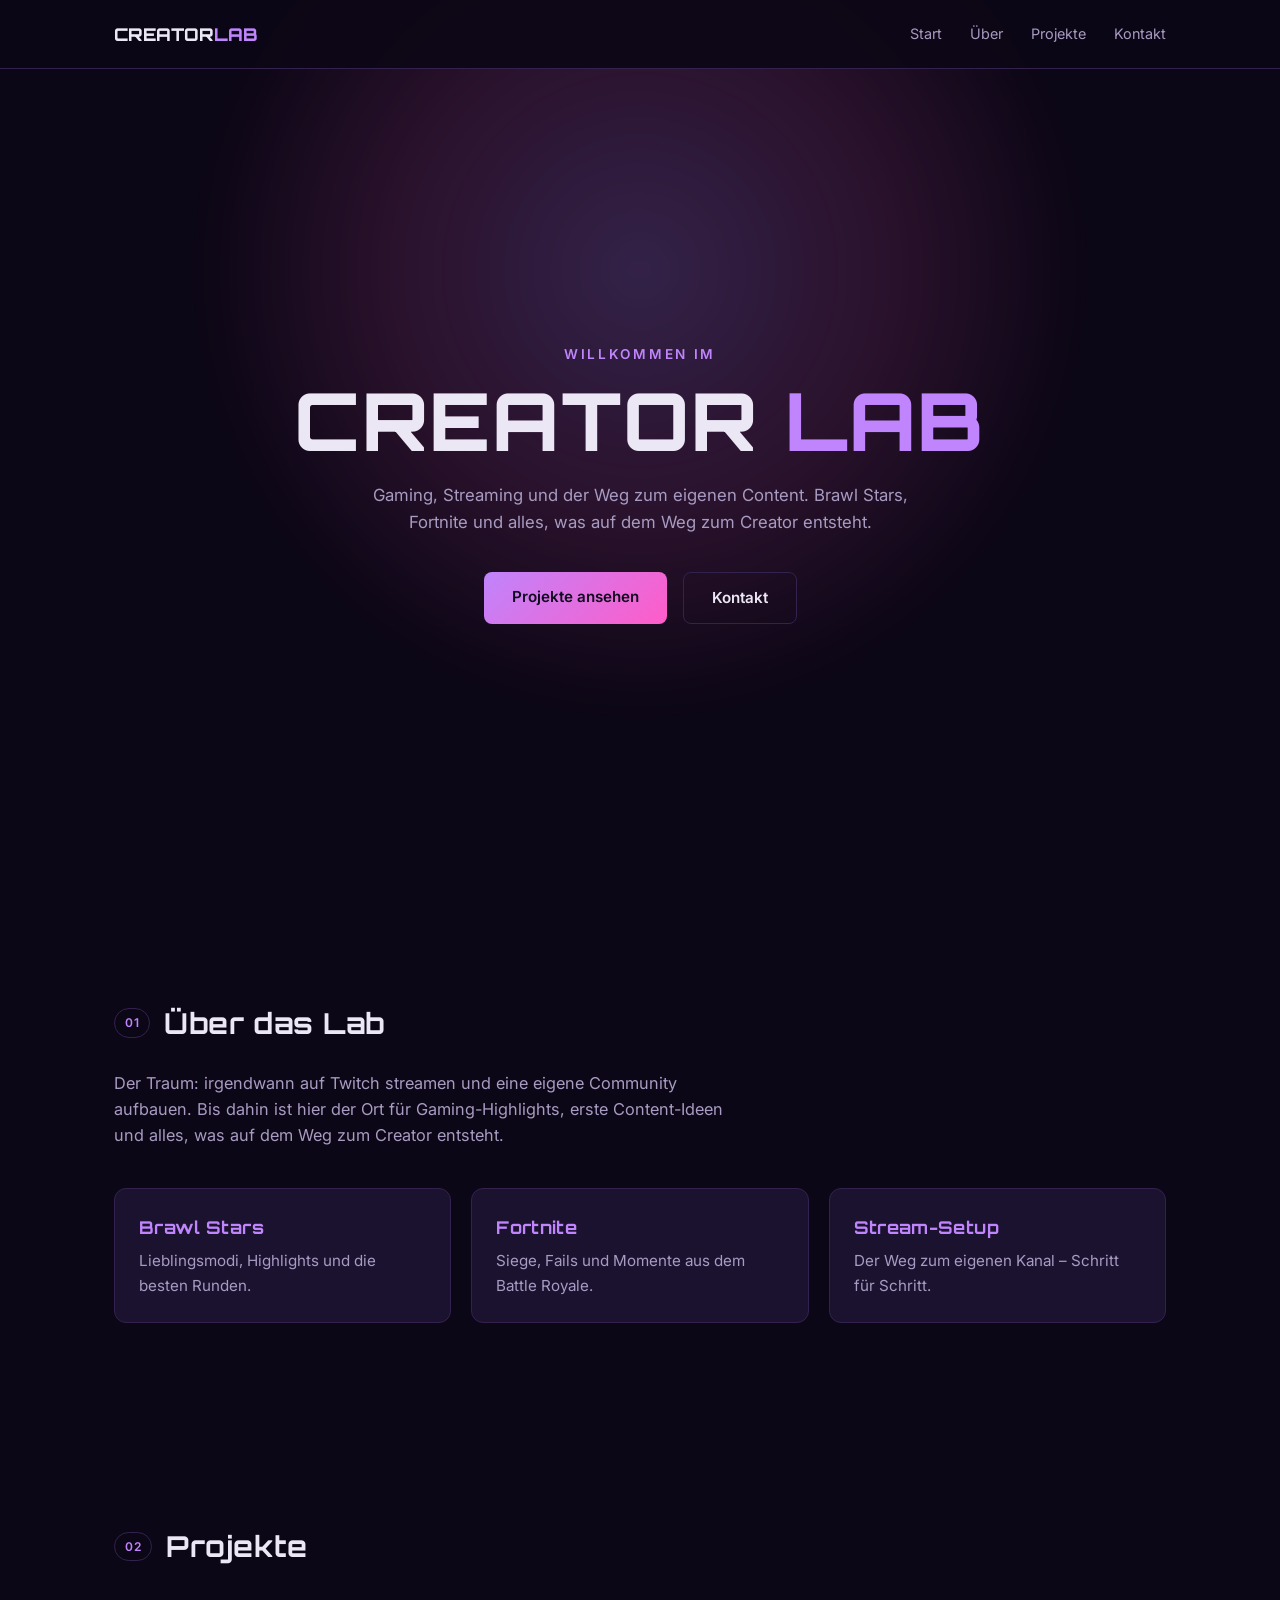
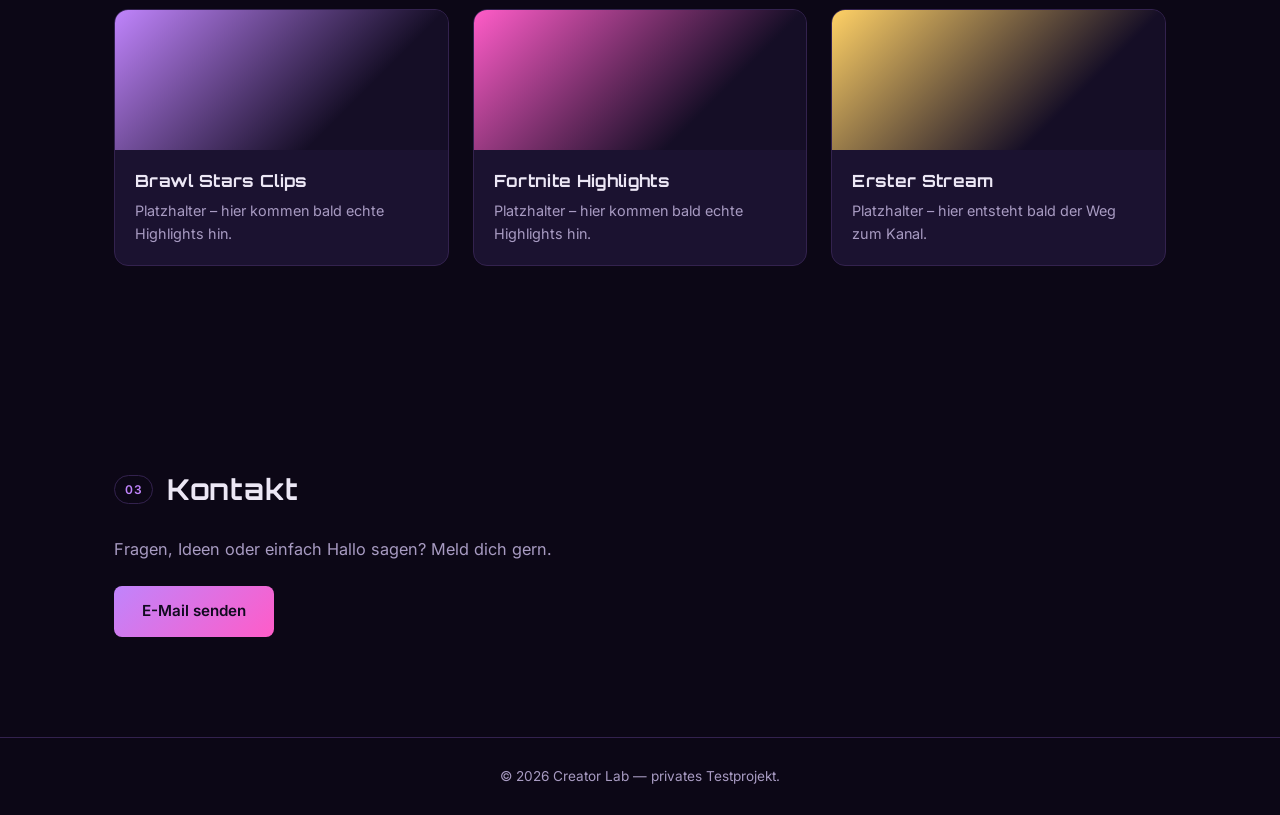
==== index.html @ 96ea979c "Initial Creator Lab website Static landing page with hero, about, projects and contact sections." ====
<!DOCTYPE html>
<html lang="de">
<head>
  <meta charset="UTF-8" />
  <meta name="viewport" content="width=device-width, initial-scale=1.0" />
  <title>Creator Lab</title>
  <meta name="description" content="Creator Lab – Gaming, Streaming und der Weg zum eigenen Content mit Brawl Stars und Fortnite." />
  <link rel="preconnect" href="https://fonts.googleapis.com" />
  <link rel="preconnect" href="https://fonts.gstatic.com" crossorigin />
  <link href="https://fonts.googleapis.com/css2?family=Orbitron:wght@600;800&family=Inter:wght@400;500;600&display=swap" rel="stylesheet" />
  <link rel="stylesheet" href="style.css" />
</head>
<body>

  <header class="site-header">
    <nav class="nav container">
      <a href="#top" class="logo">CREATOR<span>LAB</span></a>
      <button class="nav-toggle" aria-label="Menü öffnen" aria-expanded="false">
        <span></span><span></span><span></span>
      </button>
      <ul class="nav-links">
        <li><a href="#top">Start</a></li>
        <li><a href="#about">Über</a></li>
        <li><a href="#projects">Projekte</a></li>
        <li><a href="#contact">Kontakt</a></li>
      </ul>
    </nav>
  </header>

  <main>
    <section id="top" class="hero">
      <div class="hero-glow"></div>
      <div class="container hero-content">
        <p class="eyebrow">WILLKOMMEN IM</p>
        <h1>CREATOR <span>LAB</span></h1>
        <p class="hero-text">
          Gaming, Streaming und der Weg zum eigenen Content. Brawl Stars, Fortnite
          und alles, was auf dem Weg zum Creator entsteht.
        </p>
        <div class="hero-actions">
          <a href="#projects" class="btn btn-primary">Projekte ansehen</a>
          <a href="#contact" class="btn btn-ghost">Kontakt</a>
        </div>
      </div>
    </section>

    <section id="about" class="about">
      <div class="container">
        <h2><span class="tag">01</span> Über das Lab</h2>
        <p class="section-text">
          Der Traum: irgendwann auf Twitch streamen und eine eigene Community
          aufbauen. Bis dahin ist hier der Ort für Gaming-Highlights, erste
          Content-Ideen und alles, was auf dem Weg zum Creator entsteht.
        </p>
        <div class="about-grid">
          <div class="about-card">
            <h3>Brawl Stars</h3>
            <p>Lieblingsmodi, Highlights und die besten Runden.</p>
          </div>
          <div class="about-card">
            <h3>Fortnite</h3>
            <p>Siege, Fails und Momente aus dem Battle Royale.</p>
          </div>
          <div class="about-card">
            <h3>Stream-Setup</h3>
            <p>Der Weg zum eigenen Kanal – Schritt für Schritt.</p>
          </div>
        </div>
      </div>
    </section>

    <section id="projects" class="projects">
      <div class="container">
        <h2><span class="tag">02</span> Projekte</h2>
        <div class="project-grid">
          <article class="project-card">
            <div class="project-thumb thumb-1"></div>
            <h3>Brawl Stars Clips</h3>
            <p>Platzhalter – hier kommen bald echte Highlights hin.</p>
          </article>
          <article class="project-card">
            <div class="project-thumb thumb-2"></div>
            <h3>Fortnite Highlights</h3>
            <p>Platzhalter – hier kommen bald echte Highlights hin.</p>
          </article>
          <article class="project-card">
            <div class="project-thumb thumb-3"></div>
            <h3>Erster Stream</h3>
            <p>Platzhalter – hier entsteht bald der Weg zum Kanal.</p>
          </article>
        </div>
      </div>
    </section>

    <section id="contact" class="contact">
      <div class="container">
        <h2><span class="tag">03</span> Kontakt</h2>
        <p class="section-text">Fragen, Ideen oder einfach Hallo sagen? Meld dich gern.</p>
        <a href="mailto:chrigi.davatz@gmail.com" class="btn btn-primary">E-Mail senden</a>
      </div>
    </section>
  </main>

  <footer class="site-footer">
    <div class="container">
      <p>&copy; <span id="year"></span> Creator Lab — privates Testprojekt.</p>
    </div>
  </footer>

  <script src="script.js"></script>
</body>
</html>
---- style.css ----
:root {
  --bg: #0c0716;
  --bg-soft: #150e26;
  --card: #1b1230;
  --border: #33224e;
  --text: #ece7f5;
  --text-dim: #a89bc2;
  --accent: #c084fc;
  --accent-2: #ff5cc8;
  --gold: #ffd166;
  --font-display: 'Orbitron', sans-serif;
  --font-body: 'Inter', system-ui, sans-serif;
}

* { margin: 0; padding: 0; box-sizing: border-box; }

html { scroll-behavior: smooth; }

body {
  background: var(--bg);
  color: var(--text);
  font-family: var(--font-body);
  line-height: 1.6;
}

.container {
  width: 100%;
  max-width: 1100px;
  margin: 0 auto;
  padding: 0 24px;
}

a { color: inherit; text-decoration: none; }

h1, h2, h3 { font-family: var(--font-display); letter-spacing: 0.02em; }

/* Header */
.site-header {
  position: fixed;
  top: 0;
  left: 0;
  right: 0;
  z-index: 100;
  background: rgba(12, 7, 22, 0.92);
  border-bottom: 1px solid var(--border);
}

.nav {
  display: flex;
  align-items: center;
  justify-content: space-between;
  height: 68px;
}

.logo {
  font-family: var(--font-display);
  font-weight: 800;
  font-size: 1.1rem;
  color: var(--text);
}
.logo span { color: var(--accent); }

.nav-links {
  display: flex;
  gap: 28px;
  list-style: none;
}
.nav-links a {
  font-size: 0.9rem;
  color: var(--text-dim);
  transition: color 0.2s;
}
.nav-links a:hover { color: var(--accent); }

.nav-toggle {
  display: none;
  flex-direction: column;
  justify-content: center;
  gap: 5px;
  width: 32px;
  height: 32px;
  background: none;
  border: none;
  cursor: pointer;
}
.nav-toggle span {
  display: block;
  height: 2px;
  background: var(--text);
  border-radius: 2px;
}

/* Hero */
.hero {
  position: relative;
  min-height: 100vh;
  display: flex;
  align-items: center;
  overflow: hidden;
  padding-top: 68px;
}

.hero-glow {
  position: absolute;
  top: -20%;
  left: 50%;
  transform: translateX(-50%);
  width: 900px;
  height: 900px;
  background: radial-gradient(circle, rgba(192, 132, 252, 0.22), rgba(255, 92, 200, 0.12) 40%, transparent 70%);
  filter: blur(10px);
  pointer-events: none;
}

.hero-content { position: relative; z-index: 1; text-align: center; }

.eyebrow {
  color: var(--accent);
  font-size: 0.85rem;
  letter-spacing: 0.2em;
  margin-bottom: 12px;
  font-weight: 600;
}

.hero h1 {
  font-size: clamp(2.5rem, 8vw, 5rem);
  font-weight: 800;
  line-height: 1.05;
  margin-bottom: 20px;
}
.hero h1 span { color: var(--accent); }

.hero-text {
  color: var(--text-dim);
  max-width: 560px;
  margin: 0 auto 36px;
  font-size: 1.05rem;
}

.hero-actions {
  display: flex;
  gap: 16px;
  justify-content: center;
  flex-wrap: wrap;
}

.btn {
  display: inline-block;
  padding: 13px 28px;
  border-radius: 8px;
  font-weight: 600;
  font-size: 0.95rem;
  transition: transform 0.15s, box-shadow 0.15s, background 0.15s;
}
.btn-primary {
  background: linear-gradient(135deg, var(--accent), var(--accent-2));
  color: #100a1f;
}
.btn-primary:hover {
  transform: translateY(-2px);
  box-shadow: 0 8px 24px rgba(192, 132, 252, 0.3);
}
.btn-ghost {
  border: 1px solid var(--border);
  color: var(--text);
}
.btn-ghost:hover { border-color: var(--accent); color: var(--accent); }

/* Sections */
section:not(.hero) { padding: 100px 0; }

h2 {
  font-size: 1.8rem;
  display: flex;
  align-items: center;
  gap: 14px;
  margin-bottom: 24px;
}
.tag {
  font-size: 0.75rem;
  color: var(--accent);
  border: 1px solid var(--border);
  padding: 4px 10px;
  border-radius: 999px;
  font-family: var(--font-body);
  font-weight: 600;
}

.section-text {
  color: var(--text-dim);
  max-width: 640px;
  font-size: 1.02rem;
}

/* About */
.about-grid {
  display: grid;
  grid-template-columns: repeat(3, 1fr);
  gap: 20px;
  margin-top: 40px;
}
.about-card {
  background: var(--card);
  border: 1px solid var(--border);
  border-radius: 12px;
  padding: 24px;
}
.about-card h3 {
  color: var(--accent);
  font-size: 1.1rem;
  margin-bottom: 8px;
}
.about-card p { color: var(--text-dim); font-size: 0.95rem; }

/* Projects */
.project-grid {
  display: grid;
  grid-template-columns: repeat(3, 1fr);
  gap: 24px;
  margin-top: 40px;
}
.project-card {
  background: var(--card);
  border: 1px solid var(--border);
  border-radius: 14px;
  overflow: hidden;
  transition: transform 0.2s, border-color 0.2s;
}
.project-card:hover {
  transform: translateY(-4px);
  border-color: var(--accent);
}
.project-thumb {
  height: 140px;
  background: var(--bg-soft);
}
.thumb-1 { background: linear-gradient(135deg, #c084fc 0%, #150e26 70%); }
.thumb-2 { background: linear-gradient(135deg, #ff5cc8 0%, #150e26 70%); }
.thumb-3 { background: linear-gradient(135deg, #ffd166 0%, #150e26 70%); }
.project-card h3 { font-size: 1.05rem; padding: 18px 20px 4px; }
.project-card p { color: var(--text-dim); font-size: 0.9rem; padding: 0 20px 20px; }

/* Contact */
.contact { text-align: left; }
.contact .btn { margin-top: 24px; }

/* Footer */
.site-footer {
  border-top: 1px solid var(--border);
  padding: 28px 0;
  color: var(--text-dim);
  font-size: 0.85rem;
  text-align: center;
}

/* Responsive */
@media (max-width: 800px) {
  .about-grid, .project-grid { grid-template-columns: 1fr; }
}

@media (max-width: 640px) {
  .nav-toggle { display: flex; }
  .nav-links {
    position: absolute;
    top: 68px;
    left: 0;
    right: 0;
    background: var(--bg-soft);
    border-bottom: 1px solid var(--border);
    flex-direction: column;
    padding: 20px 24px;
    gap: 18px;
    display: none;
  }
  .nav-links.open { display: flex; }
}
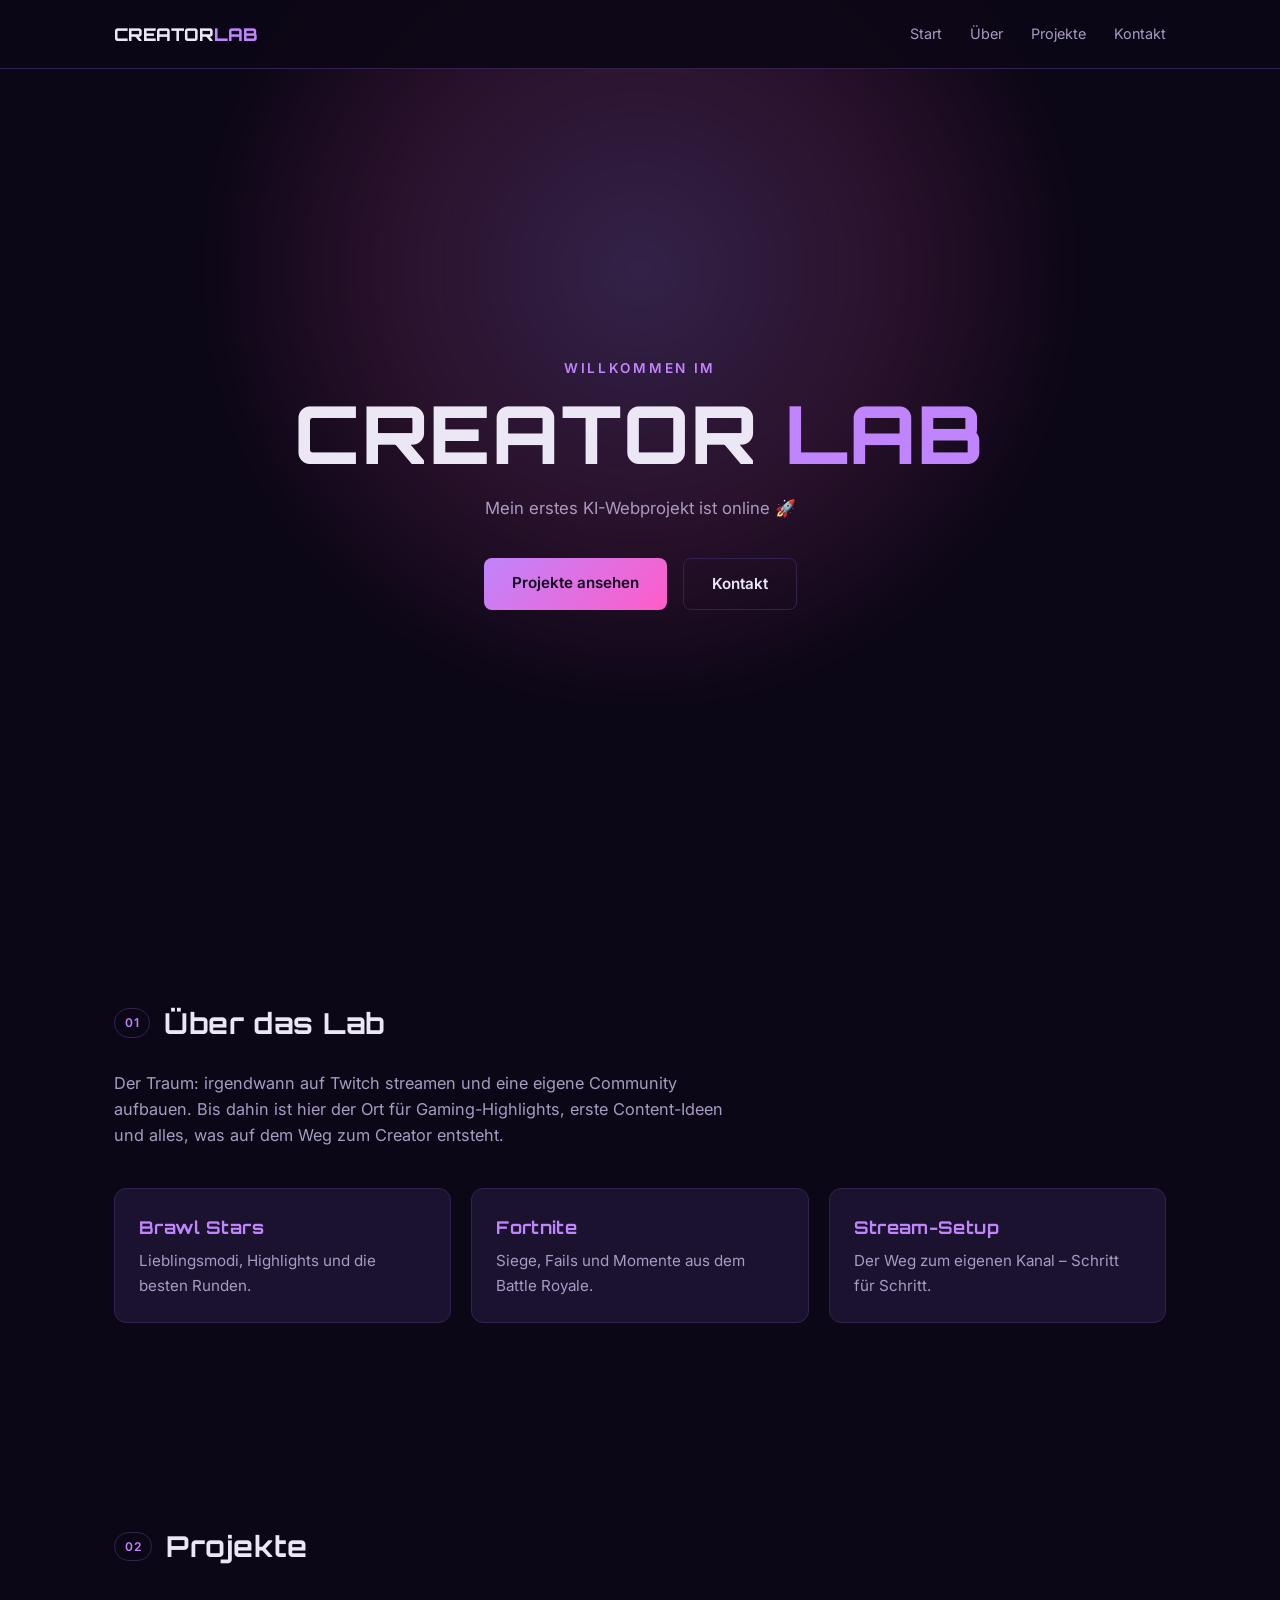
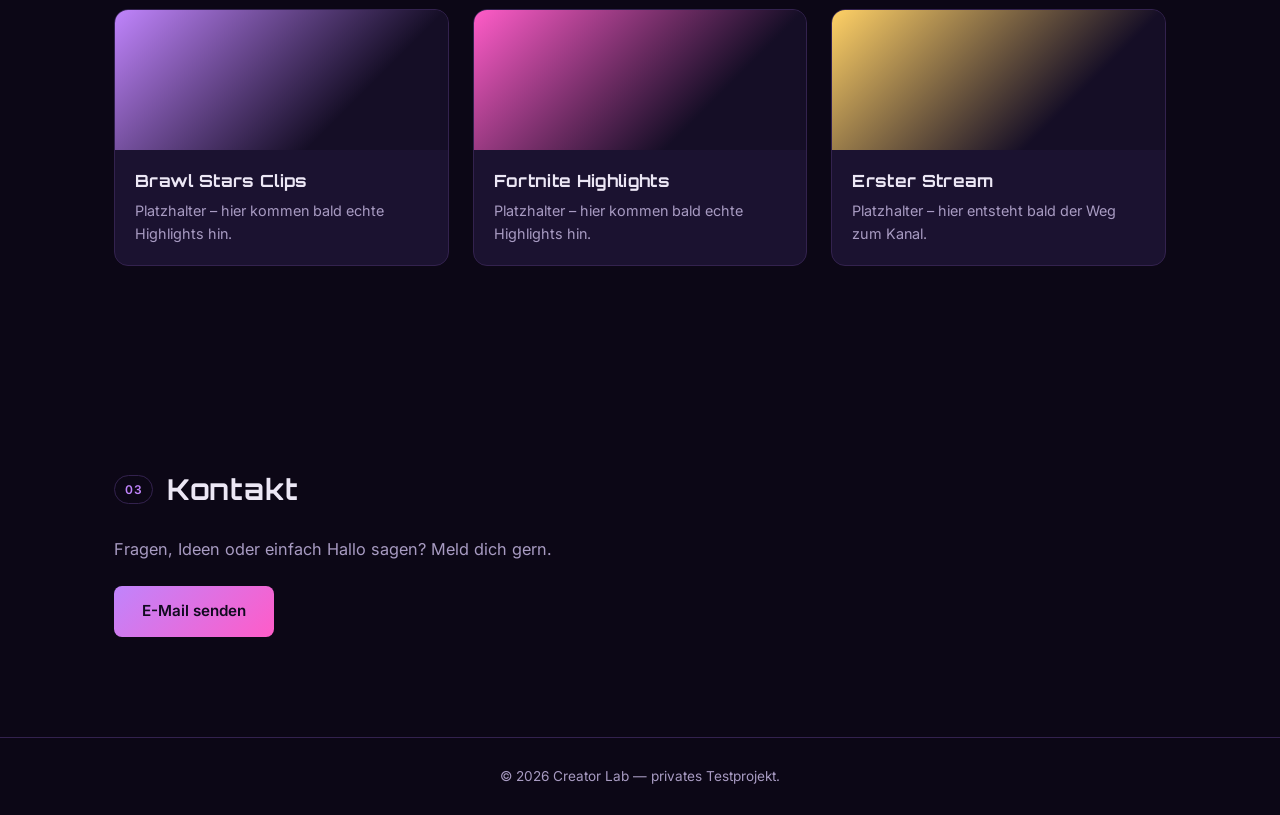
==== commit ea66df43: "Hero-Text durch Launch-Ankündigung ersetzen" ====
--- a/index.html
+++ b/index.html
@@ -34,8 +34,7 @@
         <p class="eyebrow">WILLKOMMEN IM</p>
         <h1>CREATOR <span>LAB</span></h1>
         <p class="hero-text">
-          Gaming, Streaming und der Weg zum eigenen Content. Brawl Stars, Fortnite
-          und alles, was auf dem Weg zum Creator entsteht.
+          Mein erstes KI-Webprojekt ist online 🚀
         </p>
         <div class="hero-actions">
           <a href="#projects" class="btn btn-primary">Projekte ansehen</a>
